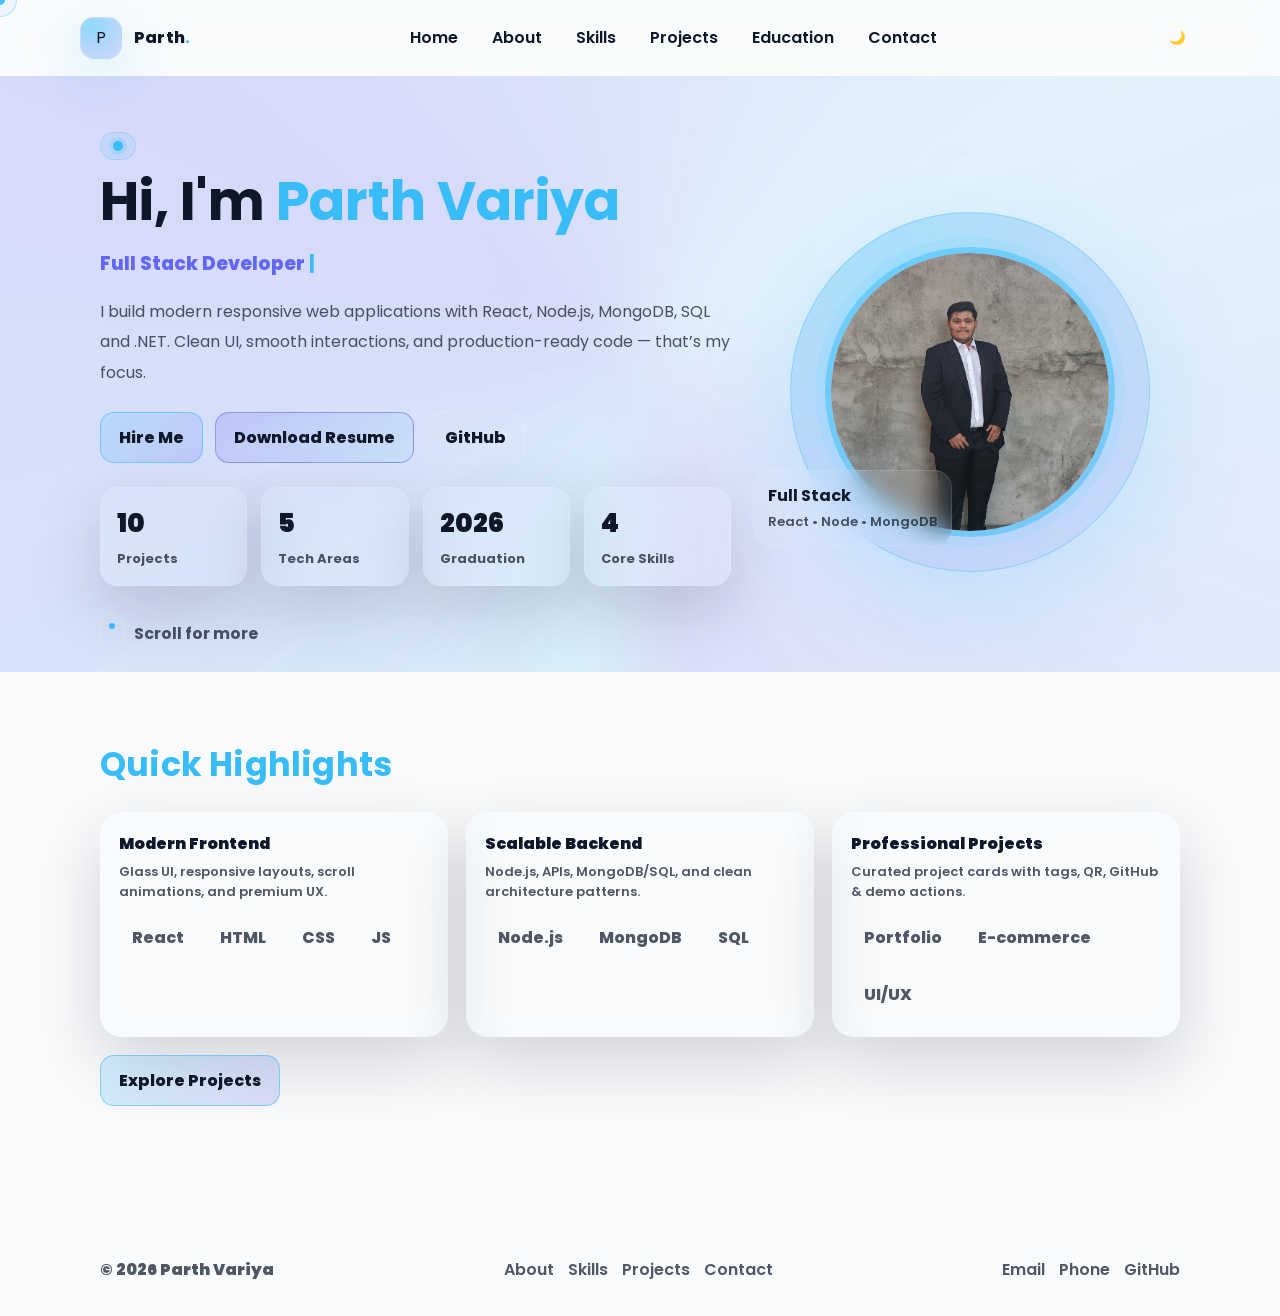
==== index.html @ 163a3abf "Added all portfolio files" ====
<!DOCTYPE html>
<html lang="en">
<head>
  <meta charset="UTF-8" />
  <meta name="viewport" content="width=device-width, initial-scale=1.0" />

  <title>Parth Variya | Full Stack Web Developer</title>
  <meta name="description" content="Premium multi-page portfolio of Parth Variya — Full Stack Web Developer specializing in modern responsive web apps." />
  <meta name="keywords" content="Parth Variya, Full Stack Developer, React, Node.js, MongoDB, Web Developer, Portfolio" />
  <meta name="author" content="Parth Variya" />
  <meta property="og:title" content="Parth Variya | Full Stack Web Developer" />
  <meta property="og:description" content="Premium portfolio with projects, skills, education, and contact." />
  <meta property="og:type" content="website" />

  <link rel="preconnect" href="https://fonts.googleapis.com" />
  <link rel="preconnect" href="https://fonts.gstatic.com" crossorigin />
  <link href="https://fonts.googleapis.com/css2?family=Poppins:wght@300;400;600;700&display=swap" rel="stylesheet" />

  <link rel="stylesheet" href="css/style.css" />
  <link rel="stylesheet" href="css/style-transitions.css" />
  <link rel="stylesheet" href="css/responsive.css" />
  <link rel="stylesheet" href="css/photo-modal.css" />



</head>
<body>
  <!-- Loader -->
  <div id="loader" class="loader" aria-live="polite">
    <div class="loader-card">
      <div class="loader-bar"><span></span></div>
      <p>Loading portfolio...</p>
    </div>
  </div>

  <!-- Custom Cursor -->
  <div id="cursor" class="cursor" aria-hidden="true"></div>
  <div id="cursorDot" class="cursor-dot" aria-hidden="true"></div>

  <header class="site-header">
    <div class="container navbar">
      <div class="brand">
        <div class="brand-mark" aria-hidden="true">P</div>
        <div class="brand-name">Parth<span>.</span></div>
      </div>

      <nav class="nav-links" aria-label="Primary">
        <a href="index.html" class="active">Home</a>
        <a href="about.html">About</a>
        <a href="skills.html">Skills</a>
        <a href="projects.html">Projects</a>
        <a href="education.html">Education</a>
        <a href="contact.html">Contact</a>
      </nav>

      <div class="nav-cta">
        <button id="themeBtn" class="icon-btn" type="button" aria-label="Switch theme">🌙</button>
        <button id="hamburgerBtn" class="icon-btn hamburger" type="button" aria-label="Open menu">☰</button>
      </div>
    </div>

    <!-- Mobile Drawer -->
    <div id="mobileDrawer" class="mobile-drawer" role="dialog" aria-modal="true" aria-label="Mobile menu">
      <div class="mobile-panel">
        <div class="mobile-links" id="closeDrawerWrap">
          <div style="display:flex;align-items:center;justify-content:space-between;gap:12px;">
            <div class="brand-name">Parth<span>.</span></div>
            <button id="closeDrawer" class="icon-btn" type="button" aria-label="Close menu">✕</button>
          </div>
          <a href="index.html" class="drawer-link" data-close>Home</a>
          <a href="about.html" class="drawer-link" data-close>About</a>
          <a href="skills.html" class="drawer-link" data-close>Skills</a>
          <a href="projects.html" class="drawer-link" data-close>Projects</a>
          <a href="education.html" class="drawer-link" data-close>Education</a>
          <a href="contact.html" class="drawer-link" data-close>Contact</a>
        </div>
      </div>
    </div>
  </header>

  <main>
    <section class="hero">



      <div class="hero-bg" aria-hidden="true"></div>
      <div class="container hero-grid">
        <div>
          <div class="kicker reveal fade-up"> <i aria-hidden="true"></i></div>
          <h1 class="reveal slide-left">
            Hi, I'm <span class="accent">Parth Variya</span>
          </h1>
          <h3 class="typing reveal zoom-in" aria-label="Typing animation">
            <span class="typing" id="typingText" data-typing-words="Full Stack Developer|React Developer|Node.js Developer">Full Stack Developer</span>
            <span id="typingCaret" class="caret" aria-hidden="true">|</span>
          </h3>
          <p class="reveal fade-up">
            I build modern responsive web applications with React, Node.js, MongoDB, SQL and .NET.
            Clean UI, smooth interactions, and production-ready code — that’s my focus.
          </p>

          <div class="btn-row reveal zoom-in">
            <a class="btn btn-primary" href="contact.html">Hire Me</a>
<a class="btn btn-secondary" href="Parth_Variya_Updated_Resume.pdf" download>Download Resume</a>

            <a class="btn" style="background:rgba(255,255,255,.04)" href="https://github.com/parth-variya" target="_blank" rel="noreferrer">GitHub</a>
          </div>

          <div class="stats reveal slide-left">
            <div class="stat glass">
              <div class="num" data-count="10" data-duration="1100">0</div>
              <div class="label">Projects</div>
            </div>
            <div class="stat glass">
              <div class="num" data-count="5" data-duration="1000">0</div>
              <div class="label">Tech Areas</div>
            </div>
            <div class="stat glass">
              <div class="num" data-count="2026" data-duration="1200">0</div>
              <div class="label">Graduation</div>
            </div>
            <div class="stat glass">
              <div class="num" data-count="4" data-duration="1000">0</div>
              <div class="label">Core Skills</div>
            </div>
          </div>

          <div class="scroll-indicator reveal fade-up">
            <div class="mouse" aria-hidden="true"></div>
            <div>Scroll for more</div>
          </div>
        </div>

        <div class="hero-profile reveal zoom-in">
          <div class="profile-ring">
            <button class="profile-photo-btn" type="button" aria-label="View profile photo">
              <img class="profile-img" src="assets/images/parth.jpeg" alt="Parth Variya" onerror="this.src='parth.jpeg'" />
            </button>
            <div class="floating-badge" aria-hidden="true">
              <strong>Full Stack</strong>
              <span>React • Node • MongoDB</span>
            </div>
          </div>
        </div>
      </div>
    </section>

    <section class="section" id="quickLinks">
      <div class="container">
        <h2 class="section-title reveal fade-up">Quick Highlights</h2>
        <div class="grid-3">
          <div class="skill-card reveal zoom-in glass">
            <h4>Modern Frontend</h4>
            <p>Glass UI, responsive layouts, scroll animations, and premium UX.</p>
            <div class="pill-row" style="margin-top:12px;">
              <span class="pill">React</span><span class="pill">HTML</span><span class="pill">CSS</span><span class="pill">JS</span>
            </div>
          </div>
          <div class="skill-card reveal zoom-in glass">
            <h4>Scalable Backend</h4>
            <p>Node.js, APIs, MongoDB/SQL, and clean architecture patterns.</p>
            <div class="pill-row" style="margin-top:12px;">
              <span class="pill">Node.js</span><span class="pill">MongoDB</span><span class="pill">SQL</span>
            </div>
          </div>
          <div class="skill-card reveal zoom-in glass">
            <h4>Professional Projects</h4>
            <p>Curated project cards with tags, QR, GitHub & demo actions.</p>
            <div class="pill-row" style="margin-top:12px;">
              <span class="pill">Portfolio</span><span class="pill">E-commerce</span><span class="pill">UI/UX</span>
            </div>
          </div>
        </div>

        <div style="margin-top:18px;" class="reveal slide-left">
          <a class="btn btn-primary" href="projects.html">Explore Projects</a>
        </div>
      </div>
    </section>
  </main>

  <button id="backToTop" class="back-to-top" type="button" aria-label="Back to top">↑</button>

  <footer class="site-footer">
    <div class="container footer-grid">
      <div style="font-weight:900;">© 2026 Parth Variya</div>
      <div class="footer-links">
        <a href="about.html">About</a>
        <a href="skills.html">Skills</a>
        <a href="projects.html">Projects</a>
        <a href="contact.html">Contact</a>
      </div>
      <div class="footer-links">
        <a href="mailto:pkvariya32@gmail.com">Email</a>
        <a href="tel:+917016491638">Phone</a>
        <a href="https://github.com/parth-variya" target="_blank" rel="noreferrer">GitHub</a>
      </div>
    </div>
  </footer>

  <script src="js/script.js"></script>
</body>
</html>
---- css/style.css ----
/* Premium Portfolio - Global Styles */

:root{
  --bg: #0f172a;
  --primary: #38bdf8;
  --secondary: #6366f1;
  --text: #e5e7eb;
  --muted: rgba(229,231,235,.72);
  --card: rgba(255,255,255,.06);
  --card2: rgba(255,255,255,.04);
  --stroke: rgba(255,255,255,.12);
  --shadow: 0 25px 70px rgba(0,0,0,.45);
  --radius-xl: 22px;
  --radius-lg: 16px;
  --radius-md: 12px;
  --radius-sm: 10px;

  --cursor-size: 10px;
  --cursor-ring: 34px;

  --focus: rgba(56,189,248,.45);

  --transition: 240ms cubic-bezier(.2,.8,.2,1);
}

[data-theme="light"]{
  --bg: #f8fafc;
  --text: #0f172a;
  --muted: rgba(15,23,42,.72);
  --card: rgba(15,23,42,.06);
  --card2: rgba(15,23,42,.04);
  --stroke: rgba(15,23,42,.14);
  --shadow: 0 25px 70px rgba(2,6,23,.16);
}

*{ box-sizing:border-box; }
html,body{ height:100%; }
html{ scroll-behavior:smooth; }
body{
  margin:0;
  background: var(--bg);
  color: var(--text);
  font-family: "Poppins", system-ui, -apple-system, Segoe UI, Roboto, Arial, sans-serif;
  overflow-x:hidden;
}

a{ color:inherit; }
img{ max-width:100%; display:block; }

/* Layout */
.container{
  width: min(1120px, 100%);
  margin: 0 auto;
  padding: 0 20px;
}

.glass{
  background: linear-gradient(135deg, rgba(255,255,255,.10), rgba(255,255,255,.04));
  border: 1px solid var(--stroke);
  box-shadow: var(--shadow);
  backdrop-filter: blur(14px);
  -webkit-backdrop-filter: blur(14px);
}

.card{
  border-radius: var(--radius-xl);
  padding: 22px;
}

/* Header / Footer */
.site-header{
  position: sticky;
  top:0;
  z-index: 50;
  backdrop-filter: blur(14px);
  -webkit-backdrop-filter: blur(14px);
  border-bottom: 1px solid rgba(255,255,255,.06);
  background: rgba(15,23,42,.55);
}
[data-theme="light"] .site-header{ background: rgba(248,250,252,.65); }

.navbar{
  display:flex;
  align-items:center;
  justify-content:space-between;
  padding: 14px 0;
  gap: 16px;
}

.brand{
  display:flex;
  align-items:center;
  gap: 12px;
}

.brand-mark{
  width: 42px;
  height: 42px;
  border-radius: 14px;
  background: radial-gradient(circle at 30% 20%, rgba(56,189,248,.55), rgba(99,102,241,.25)), rgba(255,255,255,.06);
  border: 1px solid rgba(255,255,255,.12);
  display:flex;
  align-items:center;
  justify-content:center;
  box-shadow: 0 18px 50px rgba(56,189,248,.22);
}

.brand-name{
  font-weight: 800;
  letter-spacing: .2px;
}
.brand-name span{ color: var(--primary); }

.nav-links{
  display:flex;
  align-items:center;
  gap: 8px;
}

.nav-links a{
  text-decoration:none;
  color: var(--text);
  font-weight: 600;
  padding: 10px 12px;
  border-radius: 12px;
  border: 1px solid transparent;
  transition: var(--transition);
}

.nav-links a:hover{
  border-color: rgba(56,189,248,.35);
  background: rgba(56,189,248,.10);
  box-shadow: 0 0 0 4px rgba(56,189,248,.08);
}

.nav-cta{
  display:flex;
  align-items:center;
  gap: 10px;
}

.icon-btn{
  display:inline-flex;
  align-items:center;
  justify-content:center;
  width: 44px;
  height: 44px;
  border-radius: 14px;
  border: 1px solid rgba(255,255,255,.12);
  background: rgba(255,255,255,.04);
  color: var(--text);
  cursor:pointer;
  transition: var(--transition);
}

.icon-btn:hover{
  transform: translateY(-2px);
  border-color: rgba(56,189,248,.45);
  box-shadow: 0 0 0 4px rgba(56,189,248,.10);
}

.hamburger{
  display:none;
}

.mobile-drawer{
  display:none;
}

.site-footer{
  margin-top: 40px;
  padding: 22px 0 34px;
  color: var(--muted);
}

.footer-grid{
  display:flex;
  align-items:center;
  justify-content:space-between;
  gap: 16px;
  flex-wrap:wrap;
  border-top: 1px solid rgba(255,255,255,.06);
  padding-top: 20px;
}

.footer-links{
  display:flex;
  gap: 14px;
  flex-wrap:wrap;
}

.footer-links a{
  text-decoration:none;
  font-weight: 600;
  color: var(--muted);
}

.footer-links a:hover{ color: var(--text); }

/* Sections */
.section{
  padding: 68px 0;
}

.section-title{
  margin: 0 0 22px;
  font-size: clamp(28px, 2.6vw, 40px);
  color: var(--primary);
  letter-spacing: .2px;
}

.section-lead{
  color: var(--muted);
  font-weight: 500;
  line-height: 1.8;
}

/* Hero */
.hero{
  padding: 56px 0 20px;
  position:relative;
  overflow:hidden;
}

.hero-bg{
  position:absolute;
  inset: -200px -120px -160px -120px;
  background: conic-gradient(from 180deg, rgba(56,189,248,.25), rgba(99,102,241,.35), rgba(56,189,248,.18), rgba(99,102,241,.30));
  filter: blur(38px);
  opacity: .65;
  animation: gradientSpin 12s linear infinite;
}

@keyframes gradientSpin{
  0%{ transform: rotate(0deg); }
  100%{ transform: rotate(360deg); }
}

.hero-grid{
  position:relative;
  display:grid;
  grid-template-columns: 1.2fr .8fr;
  align-items:center;
  gap: 28px;
}

.kicker{
  display:inline-flex;
  align-items:center;
  gap: 10px;
  padding: 8px 12px;
  border-radius: 999px;
  border:1px solid rgba(56,189,248,.25);
  background: rgba(56,189,248,.10);
  color: var(--text);
  font-weight: 700;
}

.kicker i{
  width: 10px;
  height: 10px;
  border-radius: 50%;
  background: var(--primary);
  box-shadow: 0 0 0 4px rgba(56,189,248,.18);
}

.hero h1{
  margin: 14px 0 10px;
  font-size: clamp(38px, 4.2vw, 64px);
  line-height: 1.05;
}

.hero h1 .accent{ color: var(--primary); }

.typing{
  color: var(--secondary);
  font-weight: 800;
}

.hero p{
  margin: 12px 0 24px;
  color: var(--muted);
  font-size: 16px;
  line-height: 1.9;
}

.btn-row{ display:flex; gap: 12px; flex-wrap:wrap; }

.btn{
  display:inline-flex;
  align-items:center;
  justify-content:center;
  gap: 10px;
  padding: 12px 18px;
  border-radius: 14px;
  text-decoration:none;
  font-weight: 800;
  border: 1px solid rgba(255,255,255,.14);
  background: rgba(255,255,255,.05);
  transition: var(--transition);
  cursor:pointer;
}

.btn:hover{ transform: translateY(-2px); border-color: rgba(56,189,248,.45); box-shadow: 0 0 0 4px rgba(56,189,248,.10); }

.btn-primary{
  background: linear-gradient(135deg, rgba(56,189,248,.20), rgba(99,102,241,.20)), rgba(255,255,255,.05);
  border-color: rgba(56,189,248,.55);
}

.btn-secondary{
  background: linear-gradient(135deg, rgba(99,102,241,.22), rgba(56,189,248,.10)), rgba(255,255,255,.05);
  border-color: rgba(99,102,241,.55);
}

.hero-profile{
  position:relative;
  display:flex;
  align-items:center;
  justify-content:center;
}

.profile-ring{
  width: 360px;
  height: 360px;
  border-radius: 50%;
  background: radial-gradient(circle at 30% 20%, rgba(56,189,248,.35), rgba(99,102,241,.15)), rgba(255,255,255,.04);
  border: 1px solid rgba(56,189,248,.35);
  display:flex;
  align-items:center;
  justify-content:center;
  box-shadow: 0 30px 100px rgba(56,189,248,.18);
}

.profile-img{
  width: 290px;
  height: 290px;
  border-radius: 50%;
  object-fit: cover;
  border: 6px solid rgba(56,189,248,.55);
  box-shadow: 0 0 0 10px rgba(56,189,248,.08);
  background: rgba(255,255,255,.02);
}

.floating-badge{
  position:absolute;
  bottom: 26px;
  left: -6px;
  padding: 12px 14px;
  border-radius: 18px;
  background: rgba(255,255,255,.06);
  border: 1px solid rgba(255,255,255,.12);
  backdrop-filter: blur(12px);
  -webkit-backdrop-filter: blur(12px);
}

.floating-badge strong{ display:block; }
.floating-badge span{ color: var(--muted); font-weight: 600; font-size: 13px; }

/* Stats */
.stats{
  margin-top: 24px;
  display:grid;
  grid-template-columns: repeat(4, 1fr);
  gap: 14px;
}

.stat{
  padding: 16px;
  border-radius: 18px;
  border: 1px solid rgba(255,255,255,.10);
  background: rgba(255,255,255,.04);
}

.stat .num{
  font-size: 26px;
  font-weight: 900;
  color: var(--text);
}

.stat .label{
  color: var(--muted);
  font-weight: 700;
  font-size: 13px;
  margin-top: 6px;
}

/* Scroll indicator */
.scroll-indicator{
  margin-top: 28px;
  display:flex;
  align-items:center;
  gap: 10px;
  color: var(--muted);
  font-weight: 700;
}

.mouse{
  width: 24px;
  height: 38px;
  border-radius: 999px;
  border: 1px solid rgba(255,255,255,.18);
  position:relative;
}

.mouse::after{
  content:"";
  width: 6px;
  height: 6px;
  border-radius: 50%;
  background: var(--primary);
  position:absolute;
  left: 50%;
  top: 8px;
  transform: translateX(-50%);
  animation: scrollDot 1.4s ease-in-out infinite;
}

@keyframes scrollDot{
  0%{ opacity: .15; transform: translateX(-50%) translateY(0); }
  45%{ opacity: 1; }
  100%{ opacity: .15; transform: translateX(-50%) translateY(16px); }
}

/* Cards / content grids */
.grid-2{ display:grid; grid-template-columns: 1fr 1fr; gap: 18px; }
.grid-3{ display:grid; grid-template-columns: repeat(3, 1fr); gap: 18px; }

.timeline{
  position:relative;
  padding-left: 22px;
}
.timeline::before{
  content:"";
  position:absolute;
  left: 0;
  top: 6px;
  bottom: 6px;
  width: 2px;
  background: linear-gradient(var(--primary), rgba(99,102,241,.4));
  opacity: .7;
}

.t-item{ position:relative; padding: 14px 16px; border-radius: 18px; background: rgba(255,255,255,.04); border: 1px solid rgba(255,255,255,.08); margin: 14px 0; }
.t-item::before{ content:""; position:absolute; left: -30px; top: 22px; width: 12px; height: 12px; border-radius: 50%; background: var(--primary); box-shadow: 0 0 0 6px rgba(56,189,248,.12); }

.t-meta{ color: var(--muted); font-weight: 700; font-size: 13px; }
.t-title{ font-weight: 900; margin-top: 6px; }

/* Skills */
.skill-grid{
  display:grid;
  grid-template-columns: 1fr 1fr;
  gap: 18px;
}

.pill-row{ display:flex; flex-wrap:wrap; gap: 10px; }

.pill{
  padding: 10px 12px;
  border-radius: 999px;
  border:1px solid rgba(255,255,255,.12);
  background: rgba(255,255,255,.04);
  font-weight: 800;
  color: var(--muted);
}

.skill-card{
  position:relative;
  overflow:hidden;
  padding: 18px;
  border-radius: var(--radius-xl);
  border: 1px solid rgba(255,255,255,.10);
  background: rgba(255,255,255,.04);
  transition: var(--transition);
}

.skill-card:hover{
  transform: translateY(-3px);
  border-color: rgba(56,189,248,.45);
  box-shadow: 0 0 0 4px rgba(56,189,248,.10);
}

.skill-card::after{
  content:"";
  position:absolute;
  inset: -2px;
  background: radial-gradient(circle at var(--x, 50%) var(--y, 50%), rgba(56,189,248,.24), rgba(99,102,241,.06) 45%, transparent 65%);
  opacity: 0;
  transition: opacity 250ms ease;
}

.skill-card:hover::after{ opacity: 1; }

.progress-row{ display:flex; gap: 16px; align-items:center; }

.progress{
  width: 110px;
  height: 110px;
}

.progress circle{
  fill:none;
  stroke-width: 10;
  transform: translate(5px,5px);
  transform-origin: 50% 50%;
}

.progress .track{ stroke: rgba(255,255,255,.10); }
.progress .bar{ stroke: var(--primary); stroke-linecap: round; }

.skill-card h4{ margin: 0 0 6px; font-weight: 900; }
.skill-card p{ margin: 0; color: var(--muted); font-weight: 600; font-size: 13px; }

/* Projects */
.controls{
  display:flex;
  gap: 12px;
  flex-wrap:wrap;
  margin-bottom: 18px;
}

.filter-btn{
  border-radius: 999px;
  padding: 10px 14px;
  font-weight: 900;
  cursor:pointer;
  border: 1px solid rgba(255,255,255,.12);
  background: rgba(255,255,255,.04);
  color: var(--muted);
  transition: var(--transition);
}

.filter-btn:hover{ transform: translateY(-2px); border-color: rgba(56,189,248,.45); color: var(--text); }
.filter-btn.active{ border-color: rgba(56,189,248,.65); background: rgba(56,189,248,.12); color: var(--text); box-shadow: 0 0 0 4px rgba(56,189,248,.10); }

.projects-grid{
  display:grid;
  grid-template-columns: repeat(3, 1fr);
  gap: 18px;
}

.project-card{
  position:relative;
  overflow:hidden;
  padding: 18px;
  border-radius: var(--radius-xl);
  border: 1px solid rgba(255,255,255,.10);
  background: rgba(255,255,255,.04);
  transition: var(--transition);
}

.project-card:hover{
  transform: translateY(-4px);
  border-color: rgba(56,189,248,.45);
  box-shadow: 0 0 0 4px rgba(56,189,248,.10);
}

.project-card .thumb{
  border-radius: 18px;
  border: 1px solid rgba(255,255,255,.10);
  overflow:hidden;
  background: rgba(255,255,255,.02);
}

.project-card .thumb img{ width: 100%; height: 180px; object-fit: cover; }

.tag-row{ display:flex; flex-wrap:wrap; gap: 10px; margin: 12px 0; }

.tag{
  border-radius: 999px;
  border: 1px solid rgba(255,255,255,.12);
  padding: 8px 10px;
  font-size: 12px;
  font-weight: 900;
  color: var(--muted);
  background: rgba(255,255,255,.03);
}

.project-actions{ display:flex; gap: 12px; flex-wrap:wrap; margin-top: 14px; }

/* Contact */
.form{
  display:grid;
  grid-template-columns: 1fr 1fr;
  gap: 12px;
}

.form .full{ grid-column: 1 / -1; }

.field{
  display:flex;
  flex-direction:column;
  gap: 8px;
}

label{ font-weight: 800; color: var(--muted); font-size: 13px; }

input, textarea{
  width: 100%;
  padding: 12px 14px;
  border-radius: 14px;
  background: rgba(255,255,255,.04);
  border: 1px solid rgba(255,255,255,.12);
  color: var(--text);
  outline: none;
  transition: var(--transition);
  font-family: inherit;
}

textarea{ min-height: 120px; resize: vertical; }

input:focus, textarea:focus{
  border-color: rgba(56,189,248,.55);
  box-shadow: 0 0 0 4px rgba(56,189,248,.10);
}

/* Scroll animations */
.reveal{
  opacity: 0;
  transform: translateY(18px);
  transition: 700ms cubic-bezier(.2,.8,.2,1);
}
.reveal.show{
  opacity: 1;
  transform: translateY(0);
}

.reveal.zoom-in{ transform: scale(.98); }
.reveal.zoom-in.show{ transform: scale(1); }

.reveal.slide-left{ transform: translateX(14px); }
.reveal.slide-left.show{ transform: translateX(0); }

/* Back to top */
.back-to-top{
  position: fixed;
  right: 18px;
  bottom: 18px;
  z-index: 70;
  width: 46px;
  height: 46px;
  border-radius: 16px;
  border: 1px solid rgba(255,255,255,.14);
  background: rgba(15,23,42,.55);
  display:flex;
  align-items:center;
  justify-content:center;
  cursor:pointer;
  color: var(--text);
  box-shadow: 0 18px 50px rgba(0,0,0,.35);
  transform: translateY(14px);
  opacity: 0;
  pointer-events:none;
  transition: var(--transition);
}

[data-theme="light"] .back-to-top{ background: rgba(248,250,252,.8); }

.back-to-top.show{ opacity: 1; transform: translateY(0); pointer-events:auto; }

/* Cursor */
.cursor{
  position: fixed;
  top:0; left:0;
  width: var(--cursor-ring);
  height: var(--cursor-ring);
  border-radius: 50%;
  border: 1px solid rgba(56,189,248,.35);
  background: rgba(56,189,248,.06);
  transform: translate(-50%, -50%);
  pointer-events:none;
  z-index: 9999;
  transition: width 160ms ease, height 160ms ease, opacity 160ms ease, border-color 160ms ease, background 160ms ease;
}

.cursor-dot{
  position: fixed;
  top:0; left:0;
  width: var(--cursor-size);
  height: var(--cursor-size);
  border-radius: 50%;
  background: rgba(56,189,248,.95);
  transform: translate(-50%, -50%);
  pointer-events:none;
  z-index: 10000;
  transition: width 160ms ease, height 160ms ease, opacity 160ms ease;
}

.cursor--hidden{ opacity:0; }
.cursor--hover{
  width: 54px !important;
  height: 54px !important;
  border-color: rgba(99,102,241,.6);
  background: rgba(99,102,241,.10);
}

.cursor-dot--hover{
  width: 14px !important;
  height: 14px !important;
}

@media (pointer: coarse){
  .cursor, .cursor-dot{ display:none; }
}

/* Loader */
.loader{
  position: fixed;
  inset: 0;
  z-index: 200;
  background: radial-gradient(circle at 20% 20%, rgba(56,189,248,.18), rgba(15,23,42,1) 55%);
  display:flex;
  align-items:center;
  justify-content:center;
}

.loader-card{
  width: min(440px, 92vw);
  padding: 22px;
  border-radius: 24px;
  border: 1px solid rgba(255,255,255,.12);
  background: rgba(255,255,255,.05);
  backdrop-filter: blur(16px);
}

.loader-bar{
  height: 12px;
  border-radius: 999px;
  background: rgba(255,255,255,.08);
  overflow:hidden;
  border: 1px solid rgba(255,255,255,.10);
}

.loader-bar > span{
  display:block;
  height:100%;
  width: 35%;
  border-radius: 999px;
  background: linear-gradient(90deg, var(--primary), var(--secondary));
  animation: loadMove 900ms ease-in-out infinite;
}

@keyframes loadMove{
  0%{ transform: translateX(-30%); width: 30%; }
  50%{ transform: translateX(120%); width: 55%; }
  100%{ transform: translateX(260%); width: 30%; }
}

.loader p{ margin: 12px 0 0; color: var(--muted); font-weight: 700; }

.loader--hide{ animation: loaderFade 450ms ease forwards; }
@keyframes loaderFade{ to{ opacity:0; visibility:hidden; } }

/* Typing caret */
.caret{
  display:inline-block;
  width: 10px;
  color: var(--primary);
  animation: caretBlink 1s steps(2, end) infinite;
}
@keyframes caretBlink{ 50%{ opacity:0; } }

/* SEO helper */
.visually-hidden{
  position:absolute;
  width:1px;
  height:1px;
  padding:0;
  margin:-1px;
  overflow:hidden;
  clip:rect(0,0,0,0);
  white-space:nowrap;
  border-width:0;
}
---- css/style-transitions.css ----
/* Optional: page transition helpers */

#pageFade{
  opacity: 0;
  transform: translateY(8px);
  transition: opacity 420ms ease, transform 420ms ease;
}
#pageFade.show{
  opacity: 1;
  transform: translateY(0);
}
---- css/responsive.css ----
/* Responsive adjustments */

@media (max-width: 980px){
  .hero-grid{ grid-template-columns: 1fr; }
  .profile-ring{ width: 320px; height: 320px; }
  .profile-img{ width: 260px; height: 260px; }
  .stats{ grid-template-columns: repeat(2, 1fr); }
  .projects-grid{ grid-template-columns: repeat(2, 1fr); }
  .grid-2{ grid-template-columns: 1fr; }
  .skill-grid{ grid-template-columns: 1fr; }
}

@media (max-width: 640px){
  .navbar{ padding: 12px 0; }
  .nav-links{ display:none; }
  .hamburger{ display:inline-flex; }
  .mobile-drawer{
    display:block;
    position: fixed;
    inset: 0;
    z-index: 120;
    background: rgba(0,0,0,.55);
    backdrop-filter: blur(10px);
    -webkit-backdrop-filter: blur(10px);
    opacity: 0;
    pointer-events:none;
    transition: var(--transition);
  }
  .mobile-drawer.open{ opacity:1; pointer-events:auto; }
  .mobile-panel{
    position:absolute;
    left: 14px;
    right: 14px;
    top: 74px;
    border-radius: 24px;
    padding: 14px;
    border:1px solid rgba(255,255,255,.12);
    background: rgba(15,23,42,.75);
    box-shadow: 0 30px 90px rgba(0,0,0,.45);
  }
  [data-theme="light"] .mobile-panel{ background: rgba(248,250,252,.85); }
  .mobile-links{ display:flex; flex-direction:column; gap: 8px; }
  .mobile-links a{
    text-decoration:none;
    font-weight: 900;
    padding: 12px 14px;
    border-radius: 16px;
    border:1px solid rgba(255,255,255,.10);
    background: rgba(255,255,255,.04);
  }
  .mobile-links a:hover{ border-color: rgba(56,189,248,.45); }

  .stats{ grid-template-columns: 1fr 1fr; }
  .projects-grid{ grid-template-columns: 1fr; }
  .form{ grid-template-columns: 1fr; }
  .hero-profile{ justify-content:flex-start; }
  .profile-ring{ width: 290px; height: 290px; }
  .profile-img{ width: 230px; height: 230px; }
}
---- css/photo-modal.css ----
/* Profile photo zoom modal */
.photo-modal{
  position:fixed;
  inset:0;
  z-index:1000;
  display:none;
}
.photo-modal.open{display:block;}
.photo-modal__backdrop{
  position:absolute;
  inset:0;
  background:rgba(0,0,0,.65);
}
.photo-modal__content{
  position:absolute;
  left:50%;
  top:50%;
  transform:translate(-50%,-50%);
  background:rgba(15,23,42,.92);
  border:1px solid rgba(255,255,255,.12);
  border-radius:16px;
  padding:14px;
  max-width:min(92vw,720px);
  width:100%;
  box-shadow:0 25px 80px rgba(0,0,0,.45);
}
.photo-modal__close{
  position:absolute;
  top:10px;
  right:10px;
  width:40px;
  height:40px;
  border-radius:999px;
  border:1px solid rgba(255,255,255,.15);
  background:rgba(255,255,255,.06);
  color:#fff;
  cursor:pointer;
}
.photo-modal__img{
  display:block;
  width:100%;
  height:auto;
  border-radius:12px;
}

/* Make the image clickable without breaking layout */
.profile-photo-btn{
  border:0;
  background:transparent;
  padding:0;
  margin:0;
  cursor:pointer;
  display:inline-block;
}
.profile-photo-btn:focus-visible{
  outline:2px solid #38bdf8;
  outline-offset:4px;
  border-radius:999px;
}
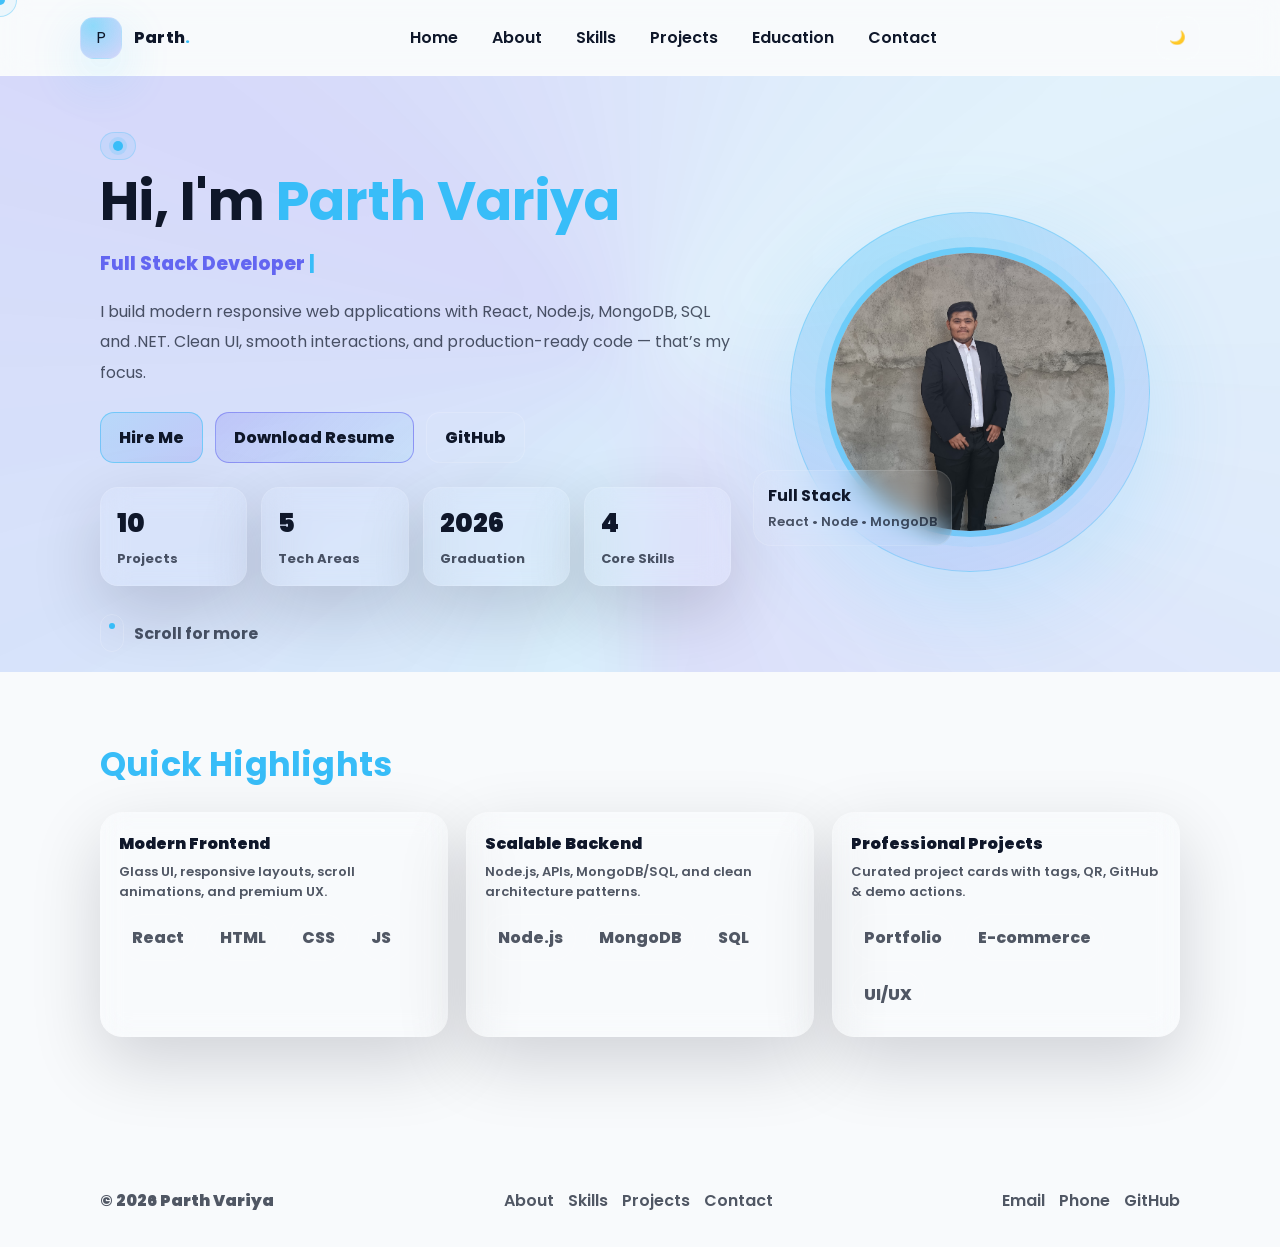
==== commit abb20a9d: "Added new feature" ====
--- a/index.html
+++ b/index.html
@@ -172,9 +172,6 @@
           </div>
         </div>
 
-        <div style="margin-top:18px;" class="reveal slide-left">
-          <a class="btn btn-primary" href="projects.html">Explore Projects</a>
-        </div>
       </div>
     </section>
   </main>
--- a/css/responsive.css
+++ b/css/responsive.css
@@ -7,6 +7,7 @@
   .stats{ grid-template-columns: repeat(2, 1fr); }
   .projects-grid{ grid-template-columns: repeat(2, 1fr); }
   .grid-2{ grid-template-columns: 1fr; }
+  .grid-3{ grid-template-columns: repeat(2, 1fr); }
   .skill-grid{ grid-template-columns: 1fr; }
 }
 
@@ -51,6 +52,7 @@
   .mobile-links a:hover{ border-color: rgba(56,189,248,.45); }
 
   .stats{ grid-template-columns: 1fr 1fr; }
+  .grid-3{ grid-template-columns: 1fr; }
   .projects-grid{ grid-template-columns: 1fr; }
   .form{ grid-template-columns: 1fr; }
   .hero-profile{ justify-content:flex-start; }
